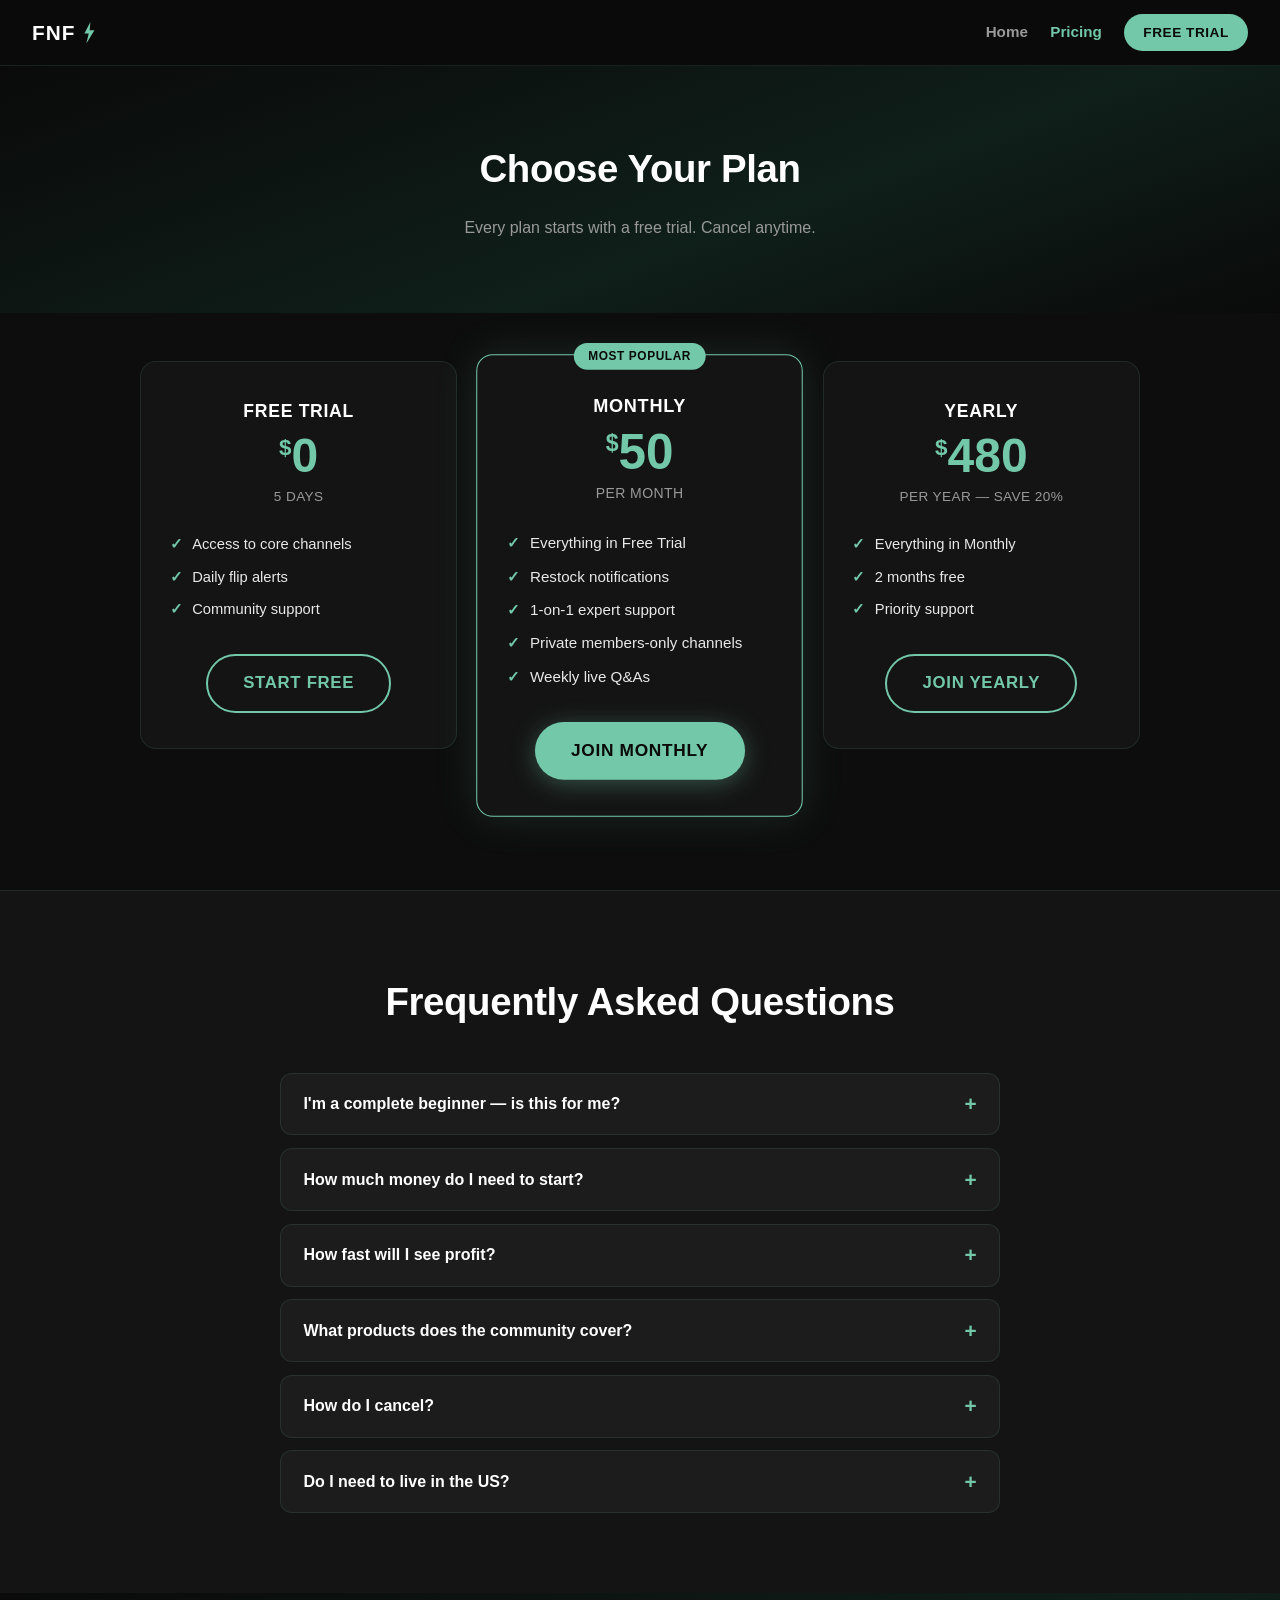
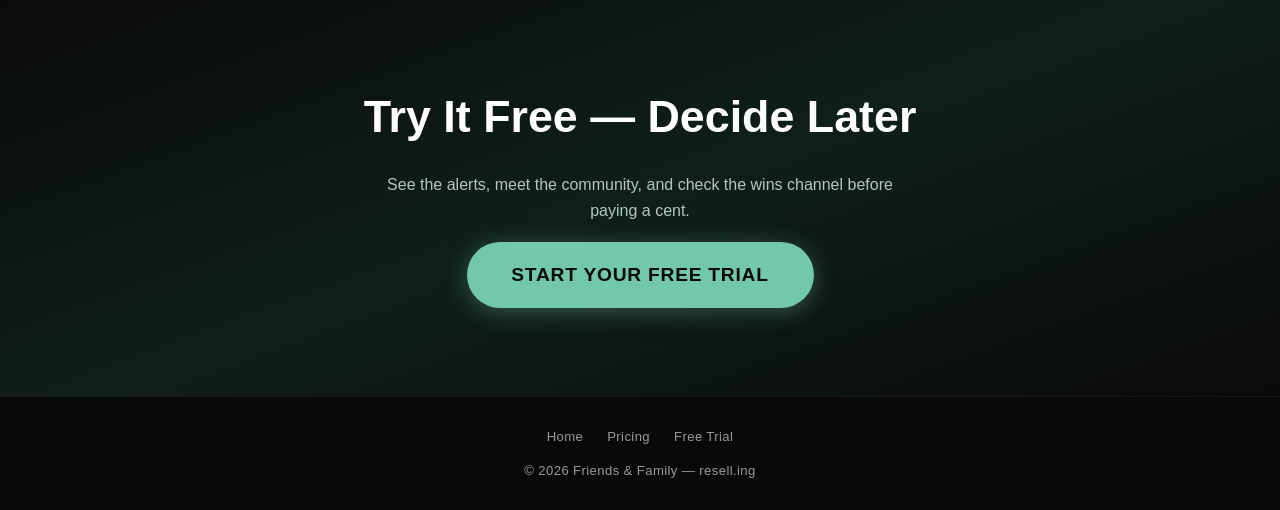
==== pricing.html @ 429cd34d "Build out sales landing page and pricing page - Add sticky nav with Home/Pricing links and Free Tria" ====
<!DOCTYPE html>
<html lang="en">
<head>
  <meta charset="UTF-8" />
  <meta name="viewport" content="width=device-width, initial-scale=1.0" />
  <title>Pricing — Friends &amp; Family</title>
  <meta name="description" content="Join the #1 reselling Discord community. Start with a free trial. resell.ing" />
  <link rel="canonical" href="https://resell.ing/pricing.html" />
  <meta property="og:title" content="Pricing — Friends &amp; Family" />
  <meta property="og:url" content="https://resell.ing/pricing.html" />
  <meta property="og:type" content="website" />
  <link rel="stylesheet" href="style.css" />
</head>
<body>

  <!-- ===== NAV ===== -->
  <nav class="site-nav">
    <a class="nav-brand" href="index.html">
      <span class="nav-brand-word">FNF</span>
      <svg class="nav-bolt" viewBox="0 0 60 90" xmlns="http://www.w3.org/2000/svg" aria-hidden="true">
        <polygon points="35,0 10,48 28,48 18,90 52,34 32,34" />
      </svg>
    </a>
    <div class="nav-links">
      <a href="index.html" class="nav-link">Home</a>
      <a href="pricing.html" class="nav-link active">Pricing</a>
      <a class="nav-cta" href="https://tinyurl.com/tcgfree5" target="_blank" rel="noopener noreferrer">Free Trial</a>
    </div>
  </nav>

  <!-- ===== PRICING HERO ===== -->
  <section class="pricing-hero">
    <h1 class="section-title">Choose Your Plan</h1>
    <p class="section-sub">Every plan starts with a free trial. Cancel anytime.</p>
  </section>

  <!-- ===== PRICING CARDS ===== -->
  <section class="pricing">
    <div class="pricing-grid">
      <div class="price-card">
        <h3 class="price-name">Free Trial</h3>
        <div class="price-amount"><span class="price-currency">$</span>0</div>
        <p class="price-period">5 days</p>
        <ul class="price-features">
          <li>Access to core channels</li>
          <li>Daily flip alerts</li>
          <li>Community support</li>
        </ul>
        <a class="cta-btn cta-btn--outline" href="https://tinyurl.com/tcgfree5" target="_blank" rel="noopener noreferrer">
          <span>Start Free</span>
        </a>
      </div>

      <div class="price-card price-card--featured">
        <span class="price-badge">Most Popular</span>
        <h3 class="price-name">Monthly</h3>
        <div class="price-amount"><span class="price-currency">$</span>50</div>
        <p class="price-period">per month</p>
        <ul class="price-features">
          <li>Everything in Free Trial</li>
          <li>Restock notifications</li>
          <li>1-on-1 expert support</li>
          <li>Private members-only channels</li>
          <li>Weekly live Q&amp;As</li>
        </ul>
        <a class="cta-btn" href="https://tinyurl.com/tcgfree5" target="_blank" rel="noopener noreferrer">
          <span>Join Monthly</span>
        </a>
      </div>

      <div class="price-card">
        <h3 class="price-name">Yearly</h3>
        <div class="price-amount"><span class="price-currency">$</span>480</div>
        <p class="price-period">per year — save 20%</p>
        <ul class="price-features">
          <li>Everything in Monthly</li>
          <li>2 months free</li>
          <li>Priority support</li>
        </ul>
        <a class="cta-btn cta-btn--outline" href="https://tinyurl.com/tcgfree5" target="_blank" rel="noopener noreferrer">
          <span>Join Yearly</span>
        </a>
      </div>
    </div>
  </section>

  <!-- ===== FAQ ===== -->
  <section class="faq">
    <h2 class="section-title">Frequently Asked Questions</h2>
    <div class="faq-list">
      <details class="faq-item">
        <summary>I'm a complete beginner — is this for me?</summary>
        <p>Absolutely. Most members start with zero reselling experience. Our staff and guides walk you through your first flip step by step.</p>
      </details>
      <details class="faq-item">
        <summary>How much money do I need to start?</summary>
        <p>Many flips start under $50. You can scale at whatever pace fits your budget — there's no minimum.</p>
      </details>
      <details class="faq-item">
        <summary>How fast will I see profit?</summary>
        <p>Many members recoup their membership within their first week, but results depend on how quickly you act on alerts and how much you invest.</p>
      </details>
      <details class="faq-item">
        <summary>What products does the community cover?</summary>
        <p>Pokémon cards, sports cards, vinyl records, Legos, sneakers, and general lowkey flips — anything with profit potential.</p>
      </details>
      <details class="faq-item">
        <summary>How do I cancel?</summary>
        <p>Cancel anytime directly from your subscription dashboard — no emails, no hoops, no questions asked.</p>
      </details>
      <details class="faq-item">
        <summary>Do I need to live in the US?</summary>
        <p>Most alerts focus on US retailers, but we have international members who profit from online drops and local markets.</p>
      </details>
    </div>
  </section>

  <!-- ===== FINAL CTA ===== -->
  <section class="final-cta">
    <h2>Try It Free — Decide Later</h2>
    <p>See the alerts, meet the community, and check the wins channel before paying a cent.</p>
    <a class="cta-btn cta-btn--large" href="https://tinyurl.com/tcgfree5" target="_blank" rel="noopener noreferrer">
      <span>Start Your Free Trial</span>
    </a>
  </section>

  <!-- ===== FOOTER ===== -->
  <footer class="site-footer">
    <div class="footer-links">
      <a href="index.html">Home</a>
      <a href="pricing.html">Pricing</a>
      <a href="https://tinyurl.com/tcgfree5" target="_blank" rel="noopener noreferrer">Free Trial</a>
    </div>
    <p>&copy; 2026 Friends &amp; Family &mdash; resell.ing</p>
  </footer>

</body>
</html>
---- style.css ----
/* ===========================
   RESET & BASE
=========================== */
*, *::before, *::after {
  margin: 0;
  padding: 0;
  box-sizing: border-box;
}

:root {
  --green:   #72c8a9;
  --green-d: #4faa8a;
  --dark:    #0d0d0d;
  --dark-2:  #141414;
  --dark-3:  #1c1c1c;
  --text:    #e8e8e8;
  --muted:   #999;
  --white:   #ffffff;
}

html { scroll-behavior: smooth; }

body {
  font-family: 'Arial', 'Helvetica Neue', sans-serif;
  background-color: var(--dark);
  color: var(--text);
  line-height: 1.6;
  overflow-x: hidden;
}

/* ===========================
   NAV
=========================== */
.site-nav {
  position: sticky;
  top: 0;
  z-index: 50;
  display: flex;
  align-items: center;
  justify-content: space-between;
  padding: 0.9rem 2rem;
  background: rgba(10, 10, 10, 0.9);
  backdrop-filter: blur(10px);
  border-bottom: 1px solid rgba(114,200,169,0.12);
}

.nav-brand {
  display: flex;
  align-items: center;
  gap: 0.4rem;
  text-decoration: none;
}

.nav-brand-word {
  font-family: 'Arial Black', 'Franklin Gothic Heavy', sans-serif;
  font-weight: 900;
  font-size: 1.3rem;
  color: var(--white);
  letter-spacing: 0.05em;
}

.nav-bolt {
  width: 0.9rem;
  fill: var(--green);
}

.nav-links {
  display: flex;
  align-items: center;
  gap: 1.4rem;
}

.nav-link {
  color: var(--muted);
  text-decoration: none;
  font-size: 0.95rem;
  font-weight: 600;
  transition: color 0.2s ease;
}

.nav-link:hover,
.nav-link.active { color: var(--green); }

.nav-cta {
  padding: 0.45rem 1.2rem;
  background: var(--green);
  color: #0a0a0a;
  font-weight: 900;
  font-size: 0.85rem;
  letter-spacing: 0.04em;
  text-transform: uppercase;
  text-decoration: none;
  border-radius: 50px;
  transition: background 0.2s ease;
}

.nav-cta:hover { background: var(--green-d); }

/* ===========================
   HERO BANNER
=========================== */
.hero {
  position: relative;
  min-height: 100vh;
  display: flex;
  align-items: center;
  justify-content: center;
  background: linear-gradient(160deg, #0a0a0a 0%, #0f1f19 50%, #0a0a0a 100%);
  overflow: hidden;
  padding: 5rem 2rem 4rem;
}

/* Decorative blobs */
.hero-blob {
  position: absolute;
  pointer-events: none;
}
.hero-blob--tl {
  top: -15%;
  left: -10%;
  width: clamp(300px, 55vw, 700px);
}
.hero-blob--br {
  bottom: -15%;
  right: -10%;
  width: clamp(280px, 50vw, 650px);
}

.hero-inner {
  position: relative;
  z-index: 1;
  display: flex;
  flex-direction: column;
  align-items: center;
  text-align: center;
  max-width: 860px;
  gap: 2rem;
}

/* Wordmark */
.wordmark {
  display: flex;
  align-items: center;
  gap: clamp(0.4rem, 1.5vw, 1.2rem);
  user-select: none;
}

.word {
  font-family: 'Arial Black', 'Franklin Gothic Heavy', 'Impact', sans-serif;
  font-weight: 900;
  font-size: clamp(2.2rem, 7vw, 6.5rem);
  letter-spacing: 0.04em;
  color: var(--white);
  text-shadow:
    0 0 30px rgba(114, 200, 169, 0.25),
    2px 2px 0 rgba(0,0,0,0.6);
}

.bolt {
  width: clamp(1.6rem, 4.5vw, 4.5rem);
  flex-shrink: 0;
  fill: var(--green);
  filter:
    drop-shadow(0 0 8px rgba(114,200,169,0.6))
    drop-shadow(2px 2px 4px rgba(0,0,0,0.5));
}

/* Headline */
.hero-headline {
  font-family: 'Arial Black', 'Franklin Gothic Heavy', sans-serif;
  font-size: clamp(1.5rem, 3.5vw, 2.6rem);
  font-weight: 900;
  line-height: 1.2;
  color: var(--white);
  letter-spacing: -0.01em;
}

/* Sub-copy */
.hero-sub {
  font-size: clamp(0.95rem, 1.8vw, 1.15rem);
  color: #b0c8bf;
  max-width: 660px;
  line-height: 1.7;
}

/* CTA Button */
.cta-btn {
  display: inline-flex;
  align-items: center;
  gap: 0.6rem;
  padding: 0.9rem 2.2rem;
  background: var(--green);
  color: #0a0a0a;
  font-family: 'Arial Black', sans-serif;
  font-weight: 900;
  font-size: 1.05rem;
  letter-spacing: 0.04em;
  text-transform: uppercase;
  text-decoration: none;
  border-radius: 50px;
  transition: background 0.2s ease, transform 0.15s ease, box-shadow 0.2s ease;
  box-shadow: 0 4px 24px rgba(114,200,169,0.35);
}

.cta-btn:hover {
  background: var(--green-d);
  transform: translateY(-2px);
  box-shadow: 0 8px 32px rgba(114,200,169,0.45);
}

.cta-btn:active { transform: translateY(0); }

.cta-btn--large {
  font-size: 1.2rem;
  padding: 1.1rem 2.8rem;
}

.cta-btn--outline {
  background: transparent;
  color: var(--green);
  border: 2px solid var(--green);
  box-shadow: none;
}

.cta-btn--outline:hover {
  background: rgba(114,200,169,0.1);
  box-shadow: none;
}

.btn-svg--left {
  width: 18px;
  height: 18px;
  fill: #0a0a0a;
  flex-shrink: 0;
}
.btn-svg--right {
  width: 18px;
  height: 18px;
  fill: none;
  stroke: #0a0a0a;
  flex-shrink: 0;
}

/* ===========================
   VIDEO (in hero)
=========================== */
.hero-video-wrapper {
  width: 100%;
  display: flex;
  justify-content: center;
  margin: 2rem 0;
}

.video-wrapper {
  width: 100%;
  max-width: 860px;
  border-radius: 16px;
  overflow: hidden;
  border: 1px solid rgba(114,200,169,0.15);
  box-shadow: 0 0 60px rgba(0,0,0,0.5);
}

.video-placeholder {
  width: 100%;
  aspect-ratio: 16 / 9;
  background: linear-gradient(135deg, #111 0%, #1a2820 100%);
  display: flex;
  align-items: center;
  justify-content: center;
}

.play-icon {
  width: clamp(60px, 10vw, 100px);
  cursor: pointer;
  transition: transform 0.2s ease;
}
.play-icon:hover { transform: scale(1.08); }

/* ===========================
   STATS STRIP
=========================== */
.stats-strip {
  background: var(--dark-3);
  border-top:    1px solid rgba(114,200,169,0.12);
  border-bottom: 1px solid rgba(114,200,169,0.12);
  padding: 3rem 2rem;
}

.stats-inner {
  max-width: 900px;
  margin: 0 auto;
  display: flex;
  align-items: center;
  justify-content: center;
  gap: 2rem;
  flex-wrap: wrap;
}

.stat {
  display: flex;
  flex-direction: column;
  align-items: center;
  text-align: center;
  flex: 1 1 200px;
  gap: 0.3rem;
}

.stat-number {
  font-family: 'Arial Black', 'Franklin Gothic Heavy', sans-serif;
  font-size: clamp(2rem, 5vw, 3.2rem);
  font-weight: 900;
  color: var(--green);
  line-height: 1;
  letter-spacing: -0.02em;
}

.stat-label {
  font-size: clamp(0.8rem, 1.5vw, 0.95rem);
  color: var(--muted);
  letter-spacing: 0.02em;
  text-transform: uppercase;
  font-weight: 600;
}

.stat-divider {
  width: 1px;
  height: 60px;
  background: rgba(114,200,169,0.2);
  flex-shrink: 0;
}

@media (max-width: 600px) {
  .stat-divider { display: none; }
  .stats-inner  { gap: 1.5rem; }
}

/* ===========================
   SECTION SHARED
=========================== */
.section-title {
  font-family: 'Arial Black', 'Franklin Gothic Heavy', sans-serif;
  font-size: clamp(1.6rem, 4vw, 2.4rem);
  font-weight: 900;
  color: var(--white);
  text-align: center;
  margin-bottom: 1rem;
  letter-spacing: -0.01em;
}

.section-sub {
  text-align: center;
  color: var(--muted);
  max-width: 560px;
  margin: 0 auto 2.5rem;
}

.section-cta {
  display: flex;
  justify-content: center;
  margin-top: 2.5rem;
}

/* ===========================
   FEATURES (What You Get)
=========================== */
.features {
  background: var(--dark);
  padding: 5rem 2rem;
}

.features-grid {
  max-width: 1000px;
  margin: 2.5rem auto 0;
  display: grid;
  grid-template-columns: repeat(auto-fit, minmax(280px, 1fr));
  gap: 1.5rem;
}

.feature-card {
  background: var(--dark-2);
  border: 1px solid rgba(114,200,169,0.12);
  border-radius: 14px;
  padding: 1.8rem 1.5rem;
  transition: transform 0.2s ease, border-color 0.2s ease;
}

.feature-card:hover {
  transform: translateY(-4px);
  border-color: rgba(114,200,169,0.35);
}

.feature-icon {
  font-size: 1.8rem;
  margin-bottom: 0.8rem;
}

.feature-card h3 {
  font-family: 'Arial Black', 'Franklin Gothic Heavy', sans-serif;
  font-size: 1.05rem;
  color: var(--white);
  margin-bottom: 0.5rem;
}

.feature-card p {
  font-size: 0.92rem;
  color: var(--muted);
  line-height: 1.6;
}

/* ===========================
   MEMBER SUCCESS
=========================== */
.member-success {
  background: var(--dark-2);
  border-top:    1px solid rgba(114,200,169,0.12);
  border-bottom: 1px solid rgba(114,200,169,0.12);
  padding: 5rem 2rem;
}

.success-grid {
  max-width: 1000px;
  margin: 0 auto;
  display: grid;
  grid-template-columns: repeat(auto-fit, minmax(240px, 1fr));
  gap: 1.2rem;
}

.success-item {
  border-radius: 12px;
  overflow: hidden;
  border: 1px solid rgba(114,200,169,0.18);
  box-shadow: 0 6px 30px rgba(0,0,0,0.45);
  transition: transform 0.2s ease, box-shadow 0.2s ease;
}

.success-item:hover {
  transform: translateY(-4px) scale(1.02);
  box-shadow: 0 12px 40px rgba(114,200,169,0.25);
}

.success-item img {
  width: 100%;
  height: auto;
  display: block;
}

/* ===========================
   HOW IT WORKS
=========================== */
.how-it-works {
  background: var(--dark);
  padding: 5rem 2rem;
}

.steps {
  max-width: 900px;
  margin: 2.5rem auto 0;
  display: flex;
  align-items: stretch;
  justify-content: center;
  gap: 1.2rem;
  flex-wrap: wrap;
}

.step {
  flex: 1 1 220px;
  max-width: 280px;
  text-align: center;
  background: var(--dark-2);
  border: 1px solid rgba(114,200,169,0.12);
  border-radius: 14px;
  padding: 1.8rem 1.4rem;
}

.step-number {
  display: inline-flex;
  align-items: center;
  justify-content: center;
  width: 44px;
  height: 44px;
  border-radius: 50%;
  background: var(--green);
  color: #0a0a0a;
  font-family: 'Arial Black', sans-serif;
  font-weight: 900;
  font-size: 1.2rem;
  margin-bottom: 0.9rem;
}

.step h3 {
  font-family: 'Arial Black', 'Franklin Gothic Heavy', sans-serif;
  font-size: 1rem;
  color: var(--white);
  margin-bottom: 0.4rem;
}

.step p {
  font-size: 0.9rem;
  color: var(--muted);
}

.step-arrow {
  display: flex;
  align-items: center;
  color: var(--green);
  font-size: 1.6rem;
  font-weight: 900;
}

@media (max-width: 760px) {
  .step-arrow { display: none; }
}

/* ===========================
   TESTIMONIALS
=========================== */
.testimonials {
  background: var(--dark-2);
  border-top: 1px solid rgba(114,200,169,0.12);
  padding: 5rem 2rem;
}

.testimonial-grid {
  max-width: 1000px;
  margin: 2.5rem auto 0;
  display: grid;
  grid-template-columns: repeat(auto-fit, minmax(260px, 1fr));
  gap: 1.5rem;
}

.testimonial {
  background: var(--dark-3);
  border: 1px solid rgba(114,200,169,0.12);
  border-radius: 14px;
  padding: 1.8rem 1.5rem;
}

.testimonial p {
  font-size: 0.98rem;
  color: var(--text);
  line-height: 1.7;
  margin-bottom: 1rem;
}

.testimonial footer {
  font-size: 0.85rem;
  color: var(--green);
  font-weight: 600;
}

/* ===========================
   FINAL CTA
=========================== */
.final-cta {
  background: linear-gradient(160deg, #0a0a0a 0%, #0f1f19 50%, #0a0a0a 100%);
  padding: 5.5rem 2rem;
  text-align: center;
  display: flex;
  flex-direction: column;
  align-items: center;
  gap: 1.2rem;
}

.final-cta h2 {
  font-family: 'Arial Black', 'Franklin Gothic Heavy', sans-serif;
  font-size: clamp(1.8rem, 4.5vw, 2.8rem);
  font-weight: 900;
  color: var(--white);
}

.final-cta p {
  color: #b0c8bf;
  max-width: 520px;
}

.urgency-note {
  font-size: 0.85rem;
  color: var(--muted);
  text-transform: uppercase;
  letter-spacing: 0.06em;
}

/* ===========================
   PRICING PAGE
=========================== */
.pricing-hero {
  background: linear-gradient(160deg, #0a0a0a 0%, #0f1f19 60%, #0a0a0a 100%);
  padding: 4.5rem 2rem 2rem;
}

.pricing {
  background: var(--dark);
  padding: 3rem 2rem 5rem;
}

.pricing-grid {
  max-width: 1000px;
  margin: 0 auto;
  display: grid;
  grid-template-columns: repeat(auto-fit, minmax(260px, 1fr));
  gap: 1.5rem;
  align-items: start;
}

.price-card {
  position: relative;
  background: var(--dark-2);
  border: 1px solid rgba(114,200,169,0.12);
  border-radius: 16px;
  padding: 2.2rem 1.8rem;
  display: flex;
  flex-direction: column;
  align-items: center;
  text-align: center;
  gap: 0.4rem;
}

.price-card--featured {
  border-color: var(--green);
  box-shadow: 0 0 40px rgba(114,200,169,0.15);
  transform: scale(1.03);
}

.price-badge {
  position: absolute;
  top: -12px;
  left: 50%;
  transform: translateX(-50%);
  background: var(--green);
  color: #0a0a0a;
  font-size: 0.72rem;
  font-weight: 900;
  text-transform: uppercase;
  letter-spacing: 0.05em;
  padding: 0.25rem 0.9rem;
  border-radius: 50px;
  white-space: nowrap;
}

.price-name {
  font-family: 'Arial Black', 'Franklin Gothic Heavy', sans-serif;
  font-size: 1.1rem;
  color: var(--white);
  text-transform: uppercase;
  letter-spacing: 0.04em;
}

.price-amount {
  font-family: 'Arial Black', 'Franklin Gothic Heavy', sans-serif;
  font-size: 3rem;
  font-weight: 900;
  color: var(--green);
  line-height: 1;
}

.price-currency {
  font-size: 1.4rem;
  vertical-align: super;
}

.price-period {
  font-size: 0.85rem;
  color: var(--muted);
  text-transform: uppercase;
  letter-spacing: 0.03em;
}

.price-features {
  list-style: none;
  margin: 1.2rem 0 1.6rem;
  display: flex;
  flex-direction: column;
  gap: 0.55rem;
  width: 100%;
}

.price-features li {
  font-size: 0.92rem;
  color: var(--text);
  padding-left: 1.4rem;
  position: relative;
  text-align: left;
}

.price-features li::before {
  content: "✓";
  position: absolute;
  left: 0;
  color: var(--green);
  font-weight: 900;
}

/* ===========================
   FAQ
=========================== */
.faq {
  background: var(--dark-2);
  border-top: 1px solid rgba(114,200,169,0.12);
  padding: 5rem 2rem;
}

.faq-list {
  max-width: 720px;
  margin: 2.5rem auto 0;
  display: flex;
  flex-direction: column;
  gap: 0.8rem;
}

.faq-item {
  background: var(--dark-3);
  border: 1px solid rgba(114,200,169,0.12);
  border-radius: 12px;
  overflow: hidden;
}

.faq-item summary {
  cursor: pointer;
  padding: 1.1rem 1.4rem;
  font-weight: 700;
  color: var(--white);
  list-style: none;
  position: relative;
  padding-right: 2.6rem;
}

.faq-item summary::-webkit-details-marker { display: none; }

.faq-item summary::after {
  content: "+";
  position: absolute;
  right: 1.4rem;
  top: 50%;
  transform: translateY(-50%);
  color: var(--green);
  font-size: 1.3rem;
  font-weight: 900;
  transition: transform 0.2s ease;
}

.faq-item[open] summary::after {
  content: "−";
}

.faq-item p {
  padding: 0 1.4rem 1.2rem;
  font-size: 0.95rem;
  color: var(--muted);
  line-height: 1.7;
}

/* ===========================
   FOOTER
=========================== */
.site-footer {
  background: #090909;
  border-top: 1px solid rgba(255,255,255,0.06);
  padding: 1.8rem 2rem;
  text-align: center;
  color: var(--muted);
  font-size: 0.82rem;
  letter-spacing: 0.03em;
}

.footer-links {
  display: flex;
  justify-content: center;
  gap: 1.5rem;
  margin-bottom: 0.8rem;
}

.footer-links a {
  color: var(--muted);
  text-decoration: none;
  transition: color 0.2s ease;
}

.footer-links a:hover { color: var(--green); }
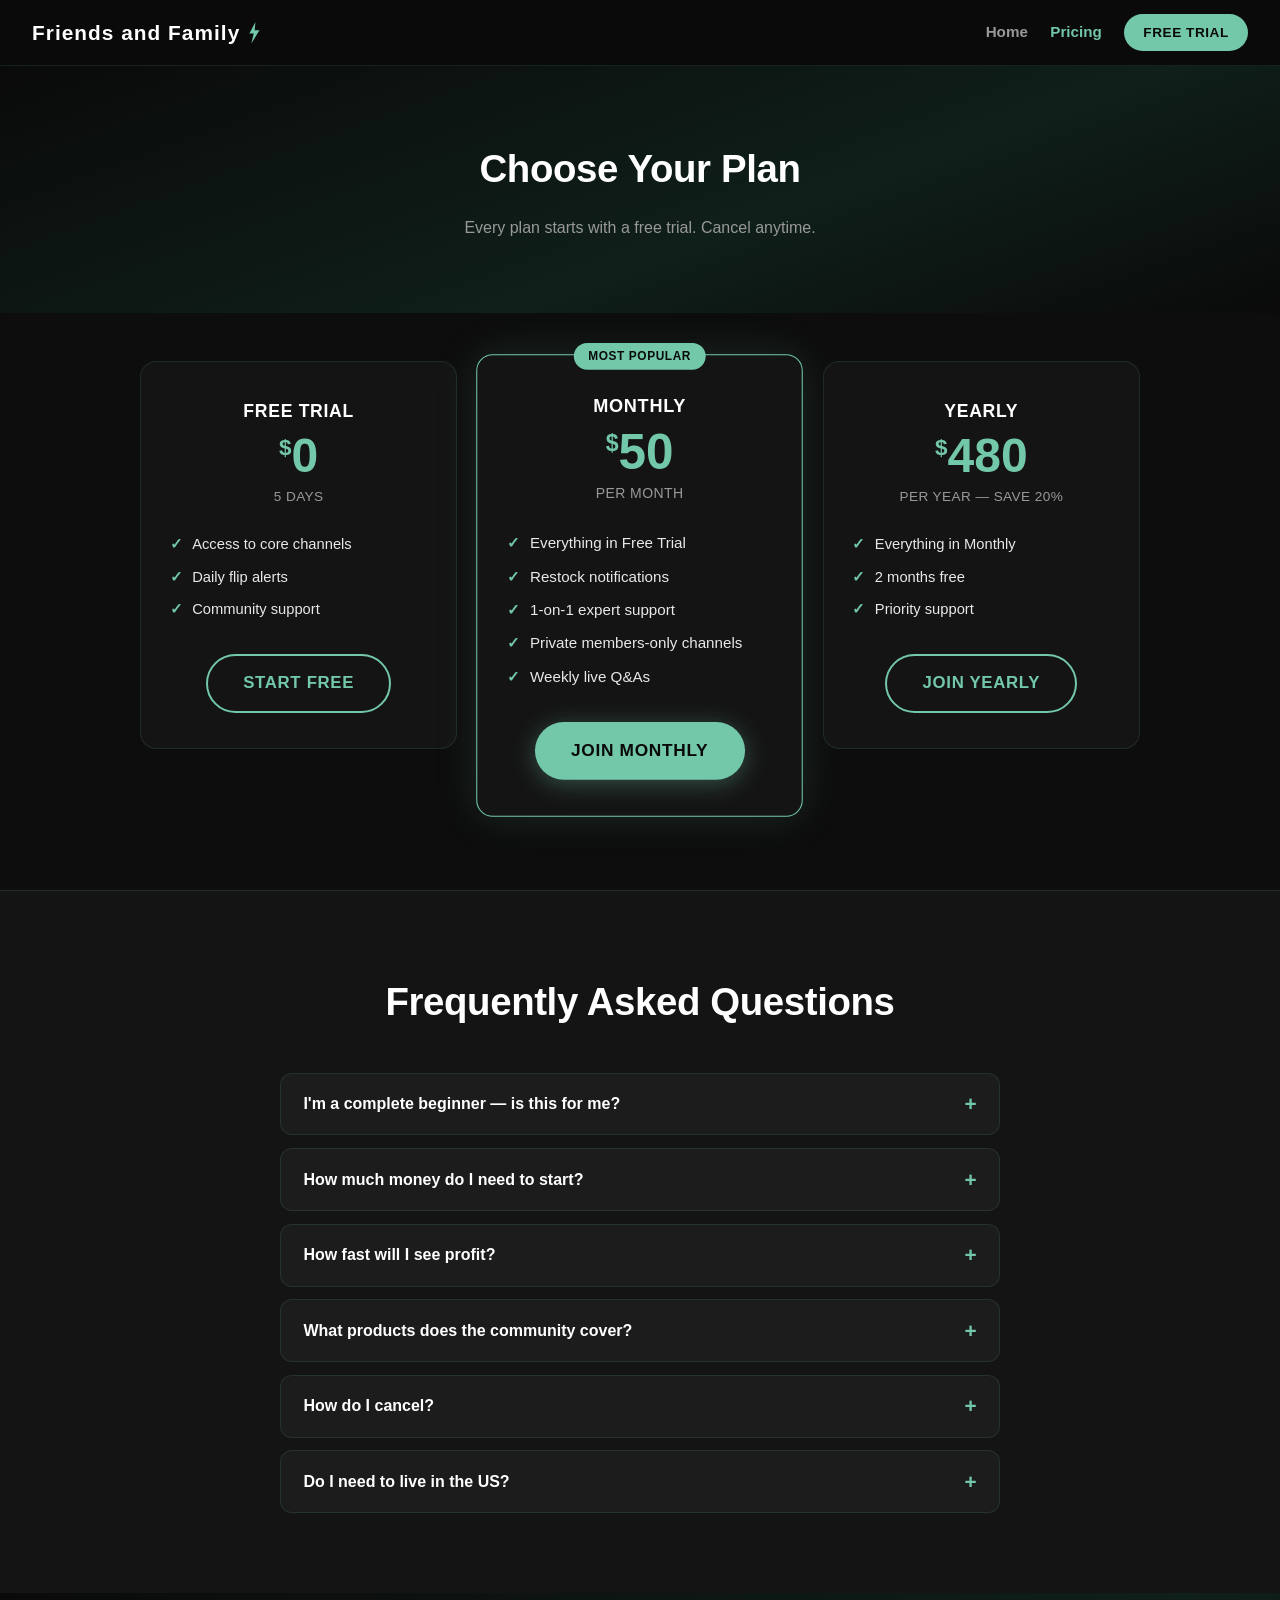
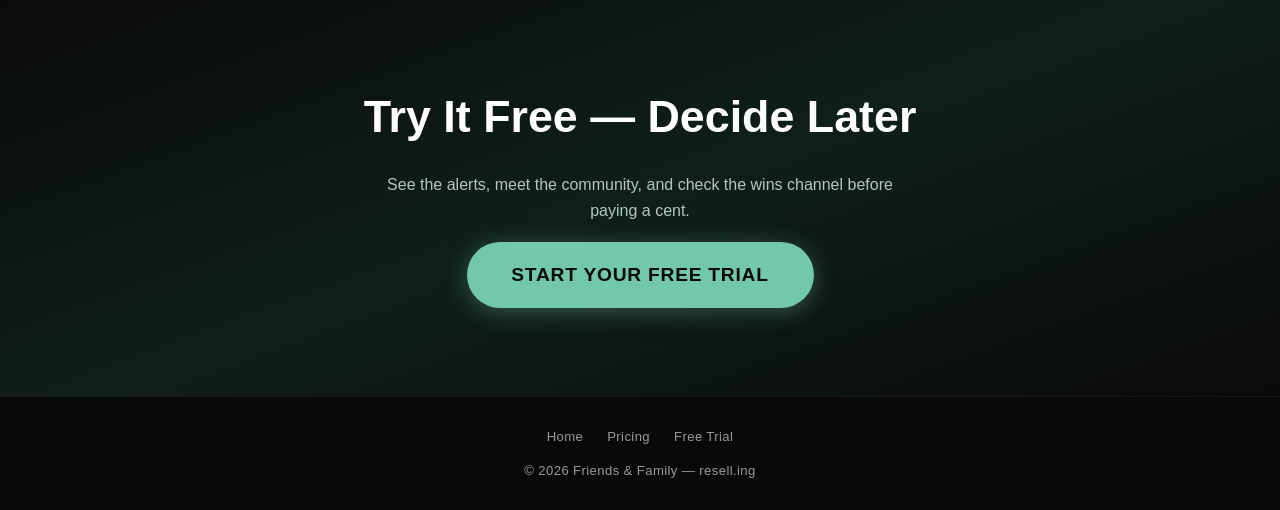
==== commit c5f23f50: "Change nav wordmark from FNF to Friends and Family" ====
--- a/pricing.html
+++ b/pricing.html
@@ -16,7 +16,7 @@
   <!-- ===== NAV ===== -->
   <nav class="site-nav">
     <a class="nav-brand" href="index.html">
-      <span class="nav-brand-word">FNF</span>
+      <span class="nav-brand-word">Friends and Family</span>
       <svg class="nav-bolt" viewBox="0 0 60 90" xmlns="http://www.w3.org/2000/svg" aria-hidden="true">
         <polygon points="35,0 10,48 28,48 18,90 52,34 32,34" />
       </svg>
--- a/style.css
+++ b/style.css
@@ -260,21 +260,13 @@
   box-shadow: 0 0 60px rgba(0,0,0,0.5);
 }
 
-.video-placeholder {
+.video-embed {
   width: 100%;
   aspect-ratio: 16 / 9;
-  background: linear-gradient(135deg, #111 0%, #1a2820 100%);
-  display: flex;
-  align-items: center;
-  justify-content: center;
-}
-
-.play-icon {
-  width: clamp(60px, 10vw, 100px);
-  cursor: pointer;
-  transition: transform 0.2s ease;
-}
-.play-icon:hover { transform: scale(1.08); }
+  display: block;
+  border: 0;
+  background: #111;
+}
 
 /* ===========================
    STATS STRIP
